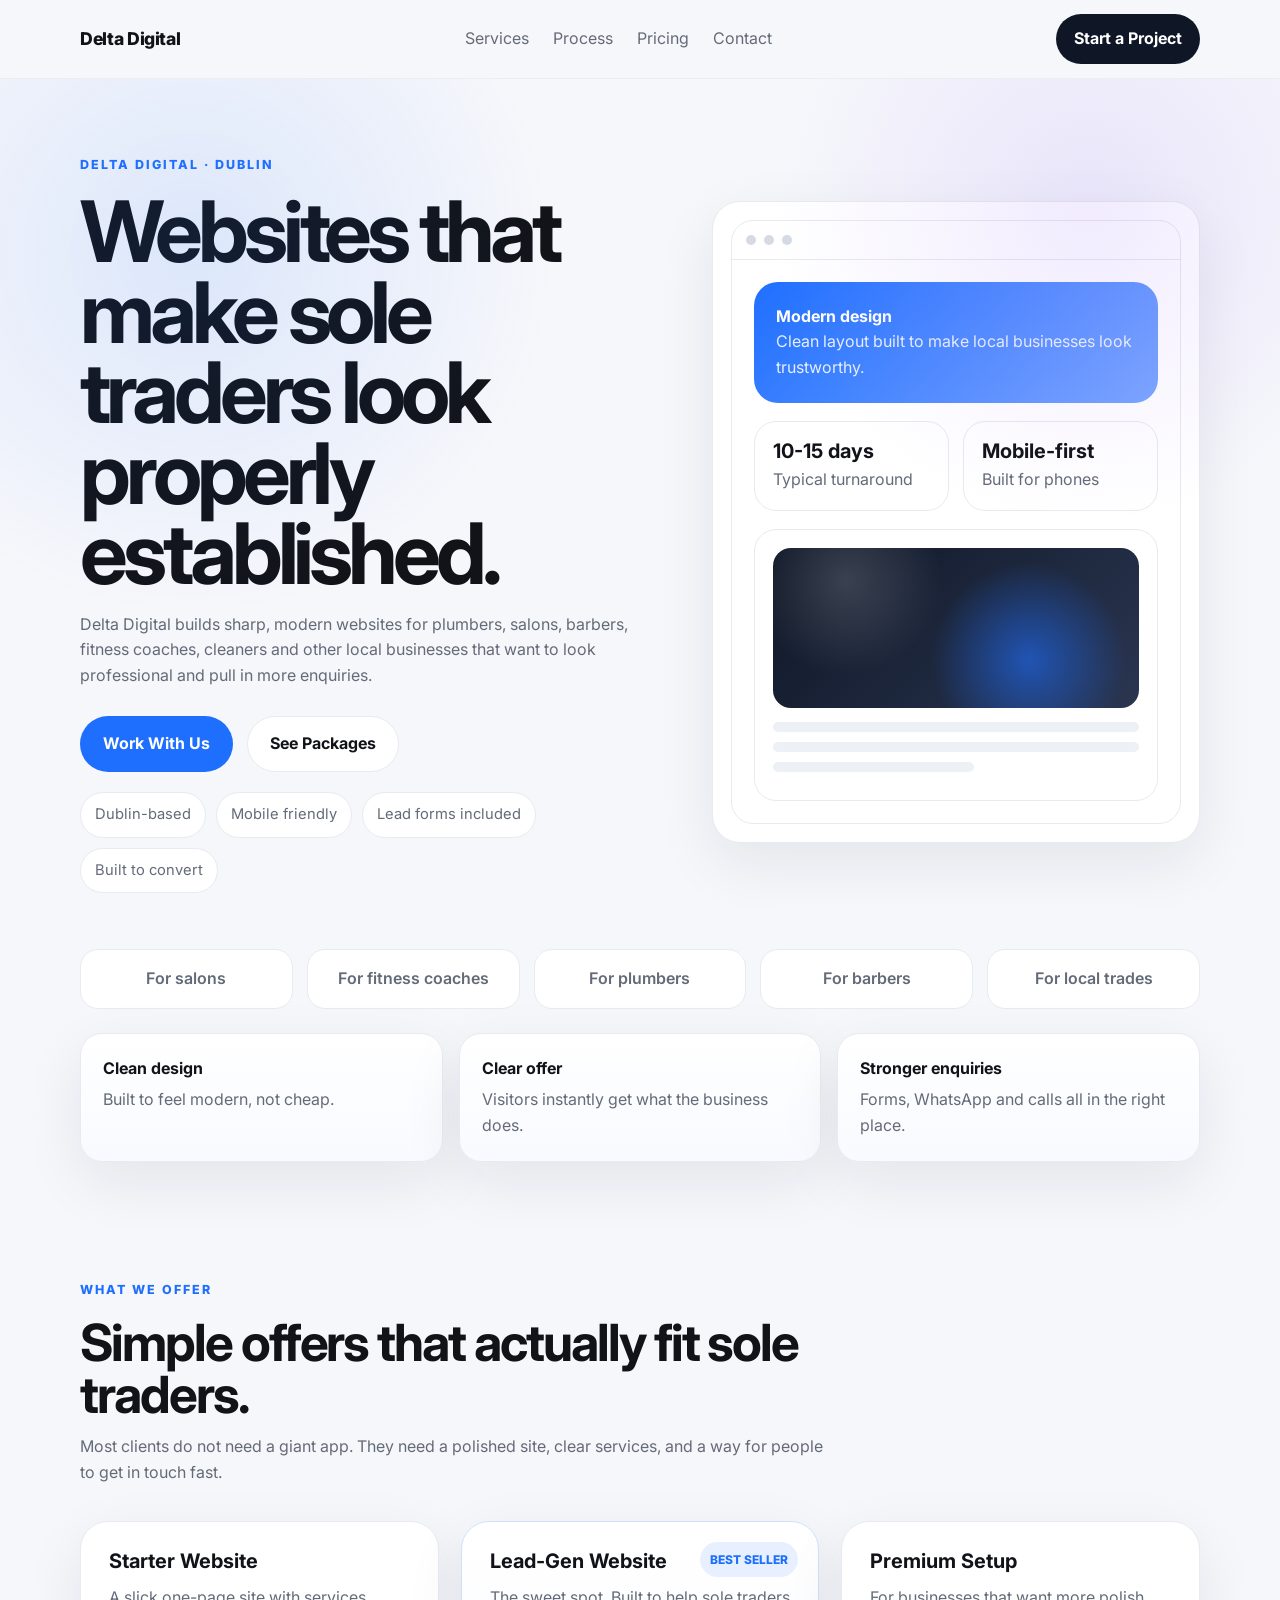
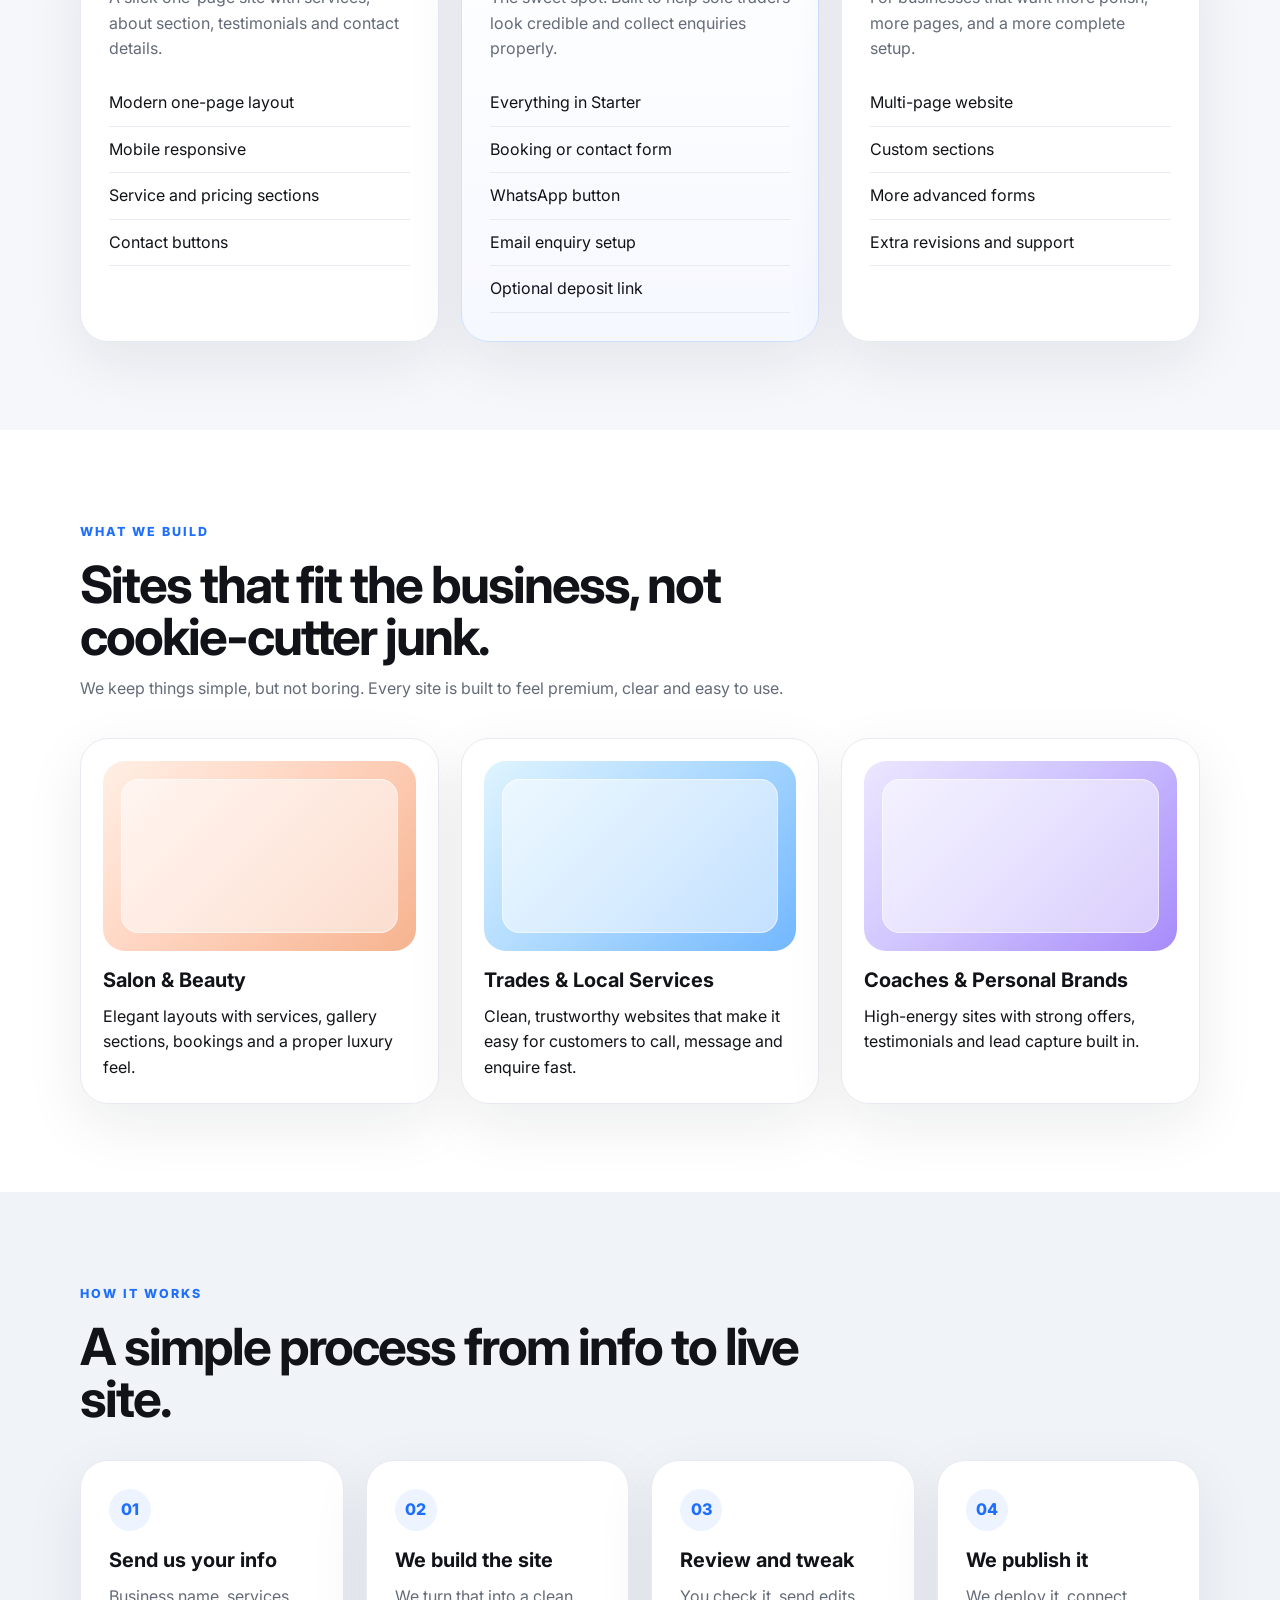
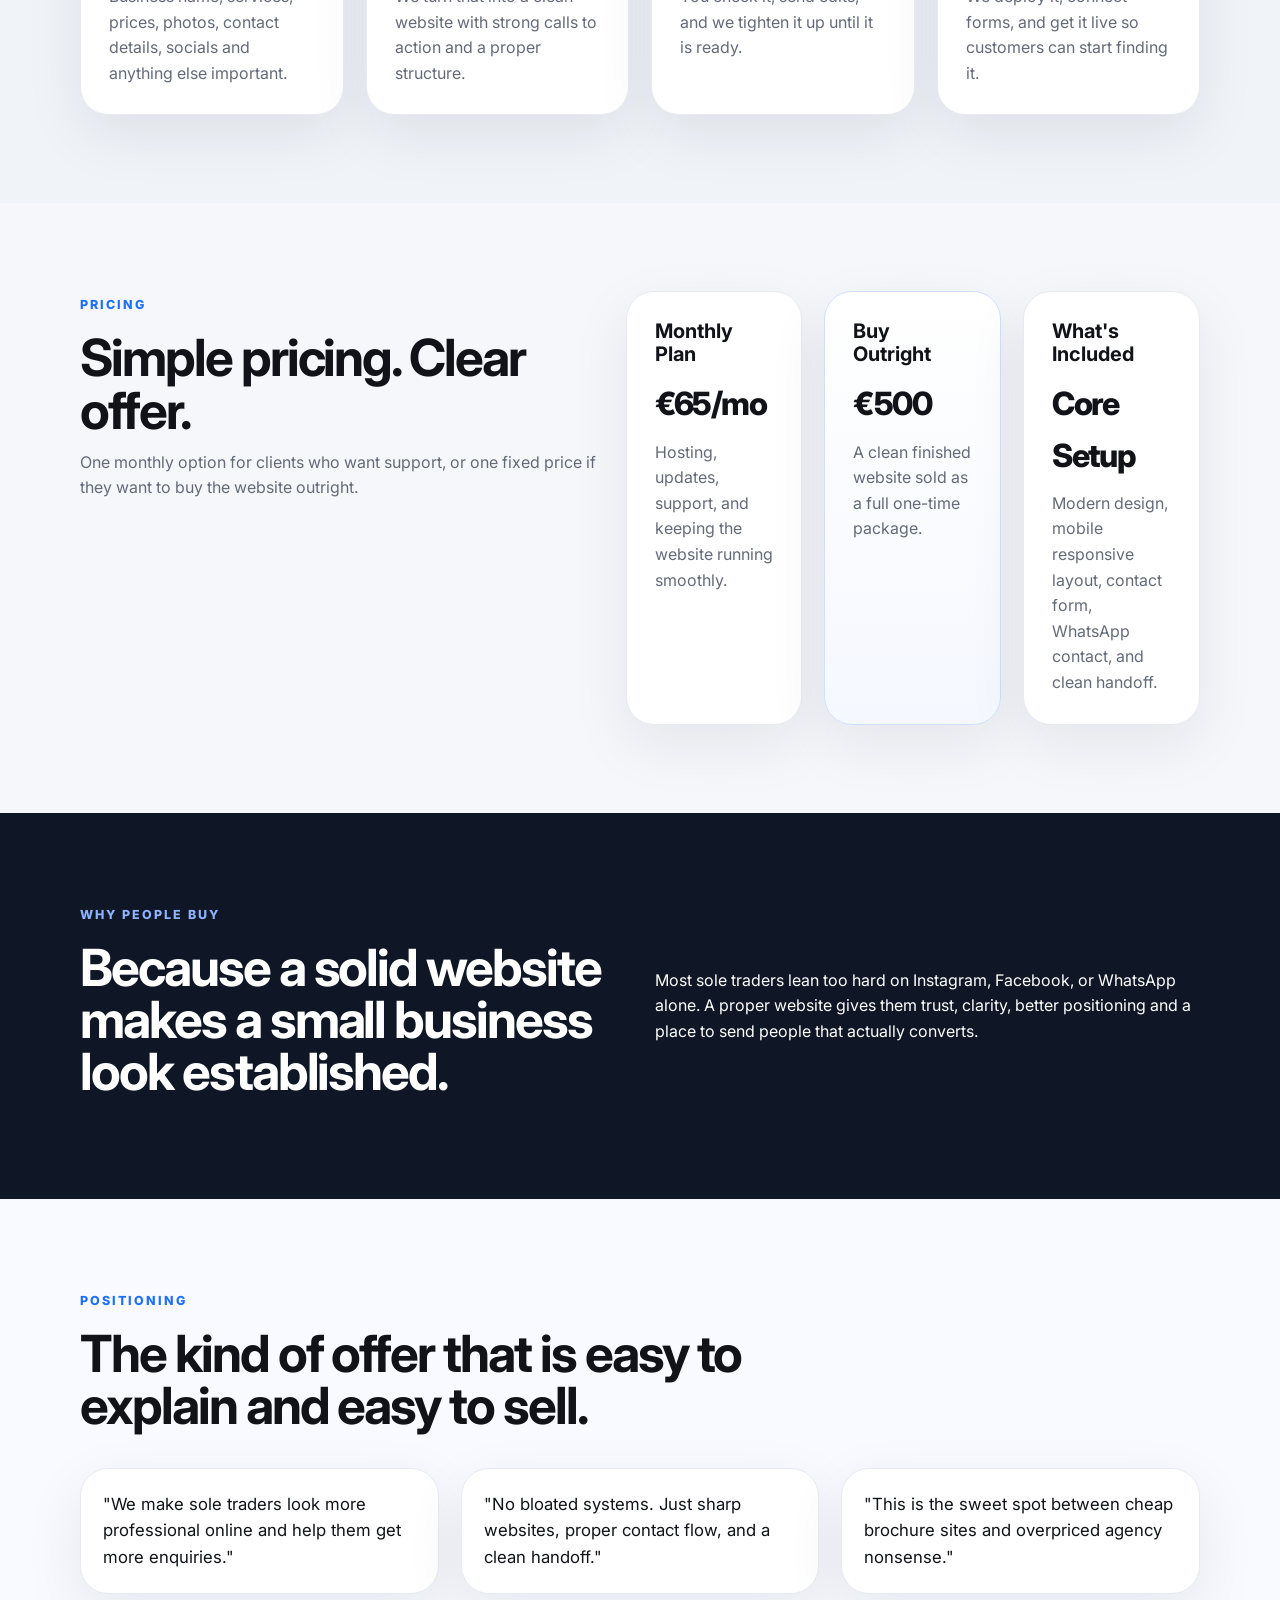
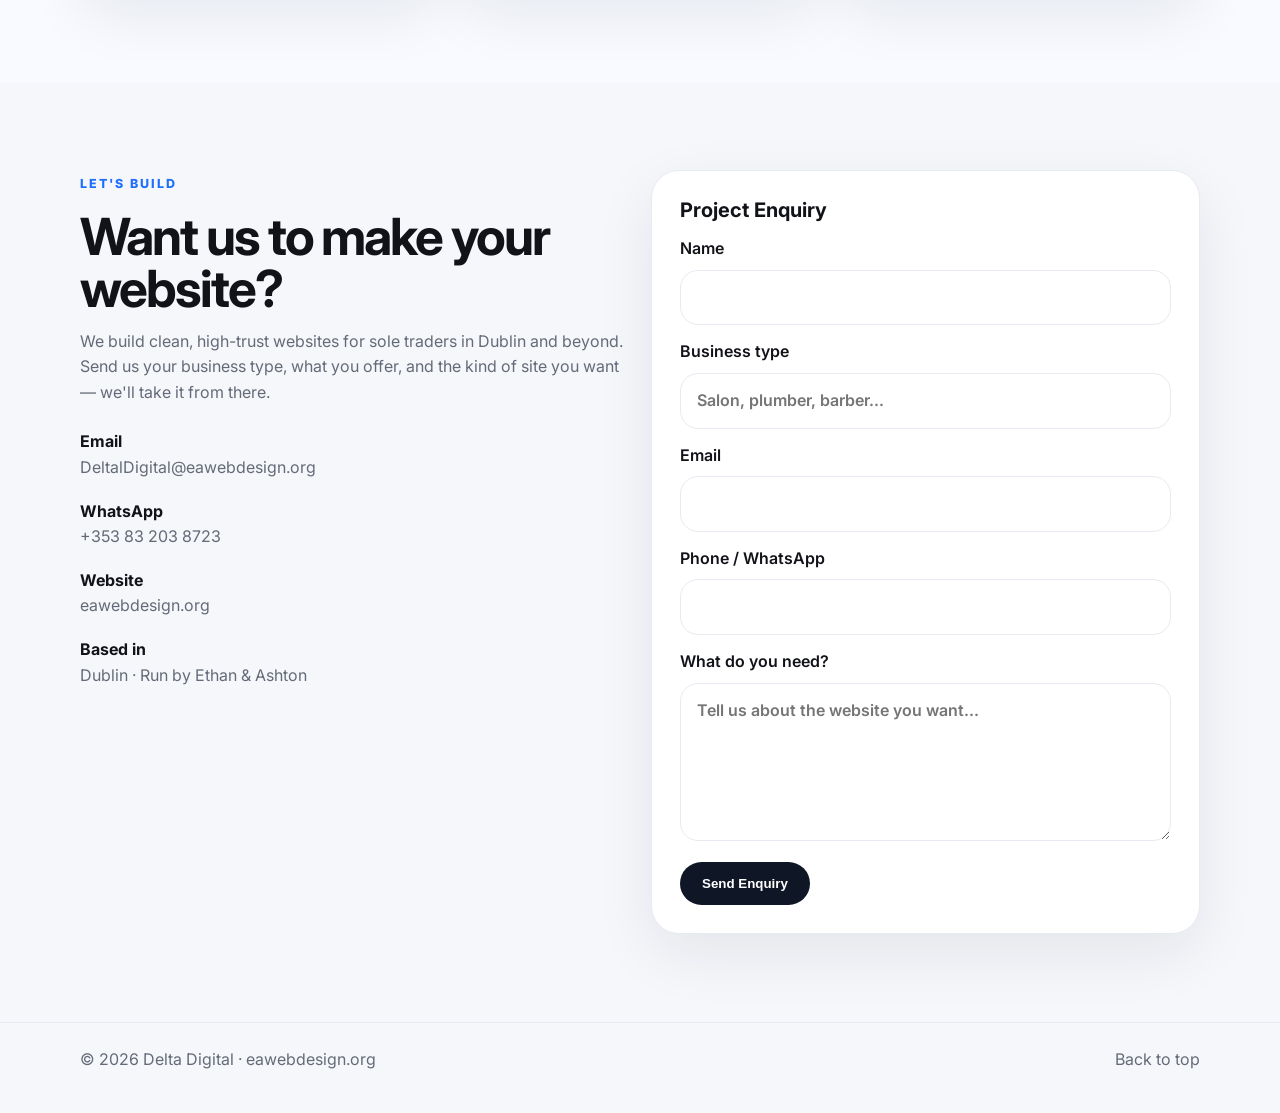
==== index.html @ 2e6d8bb0 "Initial commit: EA Web Design agency site for selling websites to sole traders" ====
<!DOCTYPE html>
<html lang="en">
<head>
  <meta charset="UTF-8" />
  <meta name="viewport" content="width=device-width, initial-scale=1.0" />
  <title>Delta Digital | Premium Websites for Sole Traders</title>
  <meta name="description" content="Delta Digital builds premium, modern websites for sole traders in Dublin and beyond that help them look established, win trust, and bring in more enquiries." />
  <link rel="preconnect" href="https://fonts.googleapis.com">
  <link rel="preconnect" href="https://fonts.gstatic.com" crossorigin>
  <link href="https://fonts.googleapis.com/css2?family=Inter:wght@400;500;600;700;800&display=swap" rel="stylesheet">
  <link rel="stylesheet" href="styles.css" />
</head>
<body>
  <form name="eawebdesign-enquiry" data-netlify="true" netlify-honeypot="bot-field" hidden>
    <input type="text" name="name">
    <input type="text" name="business_type">
    <input type="email" name="email">
    <input type="text" name="phone">
    <textarea name="message"></textarea>
  </form>

  <header class="site-header">
    <div class="container nav">
      <a href="#home" class="brand">Delta Digital</a>
      <nav class="nav-links">
        <a href="#services">Services</a>
        <a href="#process">Process</a>
        <a href="#pricing">Pricing</a>
        <a href="#contact">Contact</a>
      </nav>
      <a href="#contact" class="nav-cta">Start a Project</a>
    </div>
  </header>

  <main>
    <section class="hero" id="home">
      <div class="container hero-grid">
        <div class="hero-copy">
          <span class="eyebrow">DELTA DIGITAL · DUBLIN</span>
          <h1>Websites that make sole traders look properly established.</h1>
          <p class="hero-text">Delta Digital builds sharp, modern websites for plumbers, salons, barbers, fitness coaches, cleaners and other local businesses that want to look professional and pull in more enquiries.</p>
          <div class="hero-actions">
            <a href="#contact" class="btn btn-primary">Work With Us</a>
            <a href="#pricing" class="btn btn-secondary">See Packages</a>
          </div>
          <div class="hero-points">
            <span>Dublin-based</span>
            <span>Mobile friendly</span>
            <span>Lead forms included</span>
            <span>Built to convert</span>
          </div>
        </div>
        <div class="hero-card">
          <div class="mock-window">
            <div class="mock-top">
              <span></span><span></span><span></span>
            </div>
            <div class="mock-body">
              <div class="stat-block">
                <strong>Modern design</strong>
                <p>Clean layout built to make local businesses look trustworthy.</p>
              </div>
              <div class="stat-row">
                <div>
                  <h3>10-15 days</h3>
                  <p>Typical turnaround</p>
                </div>
                <div>
                  <h3>Mobile-first</h3>
                  <p>Built for phones</p>
                </div>
              </div>
              <div class="mock-site-card">
                <div class="mock-image"></div>
                <div class="mock-lines">
                  <span></span>
                  <span></span>
                  <span class="short"></span>
                </div>
              </div>
            </div>
          </div>
        </div>
      </div>
    </section>

    <section class="trust-strip">
      <div class="container trust-grid">
        <div>For salons</div>
        <div>For fitness coaches</div>
        <div>For plumbers</div>
        <div>For barbers</div>
        <div>For local trades</div>
      </div>
    </section>

    <section class="results-band">
      <div class="container results-grid">
        <div>
          <strong>Clean design</strong>
          <p>Built to feel modern, not cheap.</p>
        </div>
        <div>
          <strong>Clear offer</strong>
          <p>Visitors instantly get what the business does.</p>
        </div>
        <div>
          <strong>Stronger enquiries</strong>
          <p>Forms, WhatsApp and calls all in the right place.</p>
        </div>
      </div>
    </section>

    <section class="section" id="services">
      <div class="container">
        <div class="section-heading">
          <span class="eyebrow">WHAT WE OFFER</span>
          <h2>Simple offers that actually fit sole traders.</h2>
          <p>Most clients do not need a giant app. They need a polished site, clear services, and a way for people to get in touch fast.</p>
        </div>
        <div class="cards three-up">
          <article class="card">
            <h3>Starter Website</h3>
            <p>A slick one-page site with services, about section, testimonials and contact details.</p>
            <ul>
              <li>Modern one-page layout</li>
              <li>Mobile responsive</li>
              <li>Service and pricing sections</li>
              <li>Contact buttons</li>
            </ul>
          </article>
          <article class="card featured">
            <div class="badge">BEST SELLER</div>
            <h3>Lead-Gen Website</h3>
            <p>The sweet spot. Built to help sole traders look credible and collect enquiries properly.</p>
            <ul>
              <li>Everything in Starter</li>
              <li>Booking or contact form</li>
              <li>WhatsApp button</li>
              <li>Email enquiry setup</li>
              <li>Optional deposit link</li>
            </ul>
          </article>
          <article class="card">
            <h3>Premium Setup</h3>
            <p>For businesses that want more polish, more pages, and a more complete setup.</p>
            <ul>
              <li>Multi-page website</li>
              <li>Custom sections</li>
              <li>More advanced forms</li>
              <li>Extra revisions and support</li>
            </ul>
          </article>
        </div>
      </div>
    </section>

    <section class="section portfolio-section">
      <div class="container">
        <div class="section-heading">
          <span class="eyebrow">WHAT WE BUILD</span>
          <h2>Sites that fit the business, not cookie-cutter junk.</h2>
          <p>We keep things simple, but not boring. Every site is built to feel premium, clear and easy to use.</p>
        </div>
        <div class="portfolio-grid">
          <article class="portfolio-card">
            <div class="portfolio-art art-salon"></div>
            <h3>Salon & Beauty</h3>
            <p>Elegant layouts with services, gallery sections, bookings and a proper luxury feel.</p>
          </article>
          <article class="portfolio-card">
            <div class="portfolio-art art-trade"></div>
            <h3>Trades & Local Services</h3>
            <p>Clean, trustworthy websites that make it easy for customers to call, message and enquire fast.</p>
          </article>
          <article class="portfolio-card">
            <div class="portfolio-art art-coach"></div>
            <h3>Coaches & Personal Brands</h3>
            <p>High-energy sites with strong offers, testimonials and lead capture built in.</p>
          </article>
        </div>
      </div>
    </section>

    <section class="section muted" id="process">
      <div class="container">
        <div class="section-heading">
          <span class="eyebrow">HOW IT WORKS</span>
          <h2>A simple process from info to live site.</h2>
        </div>
        <div class="steps">
          <div class="step">
            <span>01</span>
            <h3>Send us your info</h3>
            <p>Business name, services, prices, photos, contact details, socials and anything else important.</p>
          </div>
          <div class="step">
            <span>02</span>
            <h3>We build the site</h3>
            <p>We turn that into a clean website with strong calls to action and a proper structure.</p>
          </div>
          <div class="step">
            <span>03</span>
            <h3>Review and tweak</h3>
            <p>You check it, send edits, and we tighten it up until it is ready.</p>
          </div>
          <div class="step">
            <span>04</span>
            <h3>We publish it</h3>
            <p>We deploy it, connect forms, and get it live so customers can start finding it.</p>
          </div>
        </div>
      </div>
    </section>

    <section class="section" id="pricing">
      <div class="container pricing-wrap">
        <div class="section-heading left">
          <span class="eyebrow">PRICING</span>
          <h2>Simple pricing. Clear offer.</h2>
          <p>One monthly option for clients who want support, or one fixed price if they want to buy the website outright.</p>
        </div>
        <div class="pricing-grid">
          <div class="price-card">
            <h3>Monthly Plan</h3>
            <div class="price">€65/mo</div>
            <p>Hosting, updates, support, and keeping the website running smoothly.</p>
          </div>
          <div class="price-card featured">
            <h3>Buy Outright</h3>
            <div class="price">€500</div>
            <p>A clean finished website sold as a full one-time package.</p>
          </div>
          <div class="price-card">
            <h3>What's Included</h3>
            <div class="price">Core Setup</div>
            <p>Modern design, mobile responsive layout, contact form, WhatsApp contact, and clean handoff.</p>
          </div>
        </div>
      </div>
    </section>

    <section class="section dark">
      <div class="container split-callout">
        <div>
          <span class="eyebrow light">WHY PEOPLE BUY</span>
          <h2>Because a solid website makes a small business look established.</h2>
        </div>
        <div>
          <p>Most sole traders lean too hard on Instagram, Facebook, or WhatsApp alone. A proper website gives them trust, clarity, better positioning and a place to send people that actually converts.</p>
        </div>
      </div>
    </section>

    <section class="section testimonials-section">
      <div class="container">
        <div class="section-heading">
          <span class="eyebrow">POSITIONING</span>
          <h2>The kind of offer that is easy to explain and easy to sell.</h2>
        </div>
        <div class="testimonial-grid">
          <div class="quote-card">
            <p>"We make sole traders look more professional online and help them get more enquiries."</p>
          </div>
          <div class="quote-card">
            <p>"No bloated systems. Just sharp websites, proper contact flow, and a clean handoff."</p>
          </div>
          <div class="quote-card">
            <p>"This is the sweet spot between cheap brochure sites and overpriced agency nonsense."</p>
          </div>
        </div>
      </div>
    </section>

    <section class="section" id="contact">
      <div class="container contact-grid">
        <div>
          <span class="eyebrow">LET'S BUILD</span>
          <h2>Want us to make your website?</h2>
          <p>We build clean, high-trust websites for sole traders in Dublin and beyond. Send us your business type, what you offer, and the kind of site you want — we'll take it from there.</p>
          <div class="contact-points">
            <div>
              <strong>Email</strong>
              <p>DeltalDigital@eawebdesign.org</p>
            </div>
            <div>
              <strong>WhatsApp</strong>
              <p>+353 83 203 8723</p>
            </div>
            <div>
              <strong>Website</strong>
              <p>eawebdesign.org</p>
            </div>
            <div>
              <strong>Based in</strong>
              <p>Dublin · Run by Ethan & Ashton</p>
            </div>
          </div>
        </div>

        <form class="contact-card" name="eawebdesign-enquiry" method="POST" data-netlify="true" netlify-honeypot="bot-field" action="/success.html">
          <input type="hidden" name="form-name" value="eawebdesign-enquiry">
          <p class="hidden-field"><label>Don't fill this out: <input name="bot-field"></label></p>
          <h3>Project Enquiry</h3>
          <label>
            Name
            <input type="text" name="name" required>
          </label>
          <label>
            Business type
            <input type="text" name="business_type" placeholder="Salon, plumber, barber..." required>
          </label>
          <label>
            Email
            <input type="email" name="email" required>
          </label>
          <label>
            Phone / WhatsApp
            <input type="text" name="phone" required>
          </label>
          <label>
            What do you need?
            <textarea name="message" rows="5" placeholder="Tell us about the website you want..." required></textarea>
          </label>
          <button type="submit" class="btn btn-dark">Send Enquiry</button>
        </form>
      </div>
    </section>
  </main>

  <footer class="site-footer">
    <div class="container footer-row">
      <p>© 2026 Delta Digital · eawebdesign.org</p>
      <a href="#home">Back to top</a>
    </div>
  </footer>
</body>
</html>
---- styles.css ----
* {
  box-sizing: border-box;
  margin: 0;
  padding: 0;
}

:root {
  --bg: #f6f7fb;
  --surface: #ffffff;
  --text: #111318;
  --muted: #646b78;
  --line: #e7eaf0;
  --primary: #1f6fff;
  --primary-dark: #1557cf;
  --accent: #8b5cf6;
  --dark: #0f1726;
  --success: #18b26b;
  --shadow: 0 20px 60px rgba(15, 23, 38, 0.08);
  --radius: 28px;
}

html {
  scroll-behavior: smooth;
}

body {
  font-family: 'Inter', sans-serif;
  background: var(--bg);
  color: var(--text);
  line-height: 1.6;
}

img {
  max-width: 100%;
  display: block;
}

.container {
  width: min(1120px, calc(100% - 32px));
  margin: 0 auto;
}

.site-header {
  position: sticky;
  top: 0;
  z-index: 50;
  background: rgba(246, 247, 251, 0.85);
  backdrop-filter: blur(14px);
  border-bottom: 1px solid rgba(231, 234, 240, 0.8);
}

.nav {
  min-height: 78px;
  display: flex;
  align-items: center;
  justify-content: space-between;
  gap: 24px;
}

.brand {
  text-decoration: none;
  color: var(--text);
  font-weight: 800;
  font-size: 1.1rem;
  letter-spacing: -0.02em;
}

.nav-links {
  display: flex;
  gap: 24px;
}

.nav-links a,
.site-footer a {
  color: var(--muted);
  text-decoration: none;
  transition: 0.2s ease;
}

.nav-links a:hover,
.site-footer a:hover {
  color: var(--text);
}

.nav-cta,
.btn {
  display: inline-flex;
  align-items: center;
  justify-content: center;
  border-radius: 999px;
  text-decoration: none;
  font-weight: 700;
  transition: 0.2s ease;
}

.nav-cta {
  background: var(--dark);
  color: white;
  padding: 12px 18px;
}

.nav-cta:hover,
.btn:hover {
  transform: translateY(-2px);
}

.hero {
  padding: 72px 0 56px;
  position: relative;
}

.hero::before {
  content: '';
  position: absolute;
  inset: 0;
  background: radial-gradient(circle at 15% 20%, rgba(31,111,255,0.12), transparent 28%), radial-gradient(circle at 85% 15%, rgba(139,92,246,0.12), transparent 24%);
  pointer-events: none;
}

.hero-grid {
  display: grid;
  grid-template-columns: 1.1fr 0.9fr;
  gap: 36px;
  align-items: center;
}

.eyebrow {
  display: inline-block;
  font-size: 0.78rem;
  letter-spacing: 0.16em;
  font-weight: 800;
  color: var(--primary);
  margin-bottom: 16px;
}

.eyebrow.light {
  color: #8fb3ff;
}

h1 {
  font-size: clamp(2.8rem, 7vw, 5.3rem);
  line-height: 0.95;
  letter-spacing: -0.06em;
  margin-bottom: 18px;
}

h2 {
  font-size: clamp(2rem, 4vw, 3.25rem);
  line-height: 1.02;
  letter-spacing: -0.04em;
  margin-bottom: 14px;
}

h3 {
  font-size: 1.25rem;
  line-height: 1.15;
  margin-bottom: 12px;
}

.hero-text,
.section-heading p,
.card p,
.step p,
.price-card p,
.split-callout p,
.contact-grid p,
.mock-body p {
  color: var(--muted);
}

.hero-actions {
  display: flex;
  gap: 14px;
  flex-wrap: wrap;
  margin: 28px 0 20px;
}

.btn {
  padding: 14px 22px;
  border: 1px solid transparent;
}

.btn-primary {
  background: var(--primary);
  color: white;
}

.btn-primary:hover {
  background: var(--primary-dark);
}

.btn-secondary {
  background: white;
  border-color: var(--line);
  color: var(--text);
}

.btn-dark {
  background: var(--dark);
  color: white;
  border: 0;
  cursor: pointer;
}

.hero-points {
  display: flex;
  gap: 10px;
  flex-wrap: wrap;
}

.hero-points span {
  background: white;
  border: 1px solid var(--line);
  border-radius: 999px;
  padding: 10px 14px;
  font-size: 0.92rem;
  color: var(--muted);
}

.hero-card,
.card,
.price-card,
.contact-card,
.step {
  background: var(--surface);
  border: 1px solid var(--line);
  border-radius: var(--radius);
  box-shadow: var(--shadow);
}

.hero-card {
  padding: 18px;
}

.mock-window {
  border-radius: 22px;
  overflow: hidden;
  background: white;
  border: 1px solid var(--line);
}

.mock-top {
  padding: 14px;
  display: flex;
  gap: 8px;
  border-bottom: 1px solid var(--line);
}

.mock-top span {
  width: 10px;
  height: 10px;
  border-radius: 50%;
  background: #d6dae3;
}

.mock-body {
  padding: 22px;
}

.stat-block {
  padding: 22px;
  background: linear-gradient(135deg, #1f6fff, #7ca7ff);
  border-radius: 24px;
  color: white;
  margin-bottom: 18px;
}

.stat-block p {
  color: rgba(255,255,255,0.88);
}

.stat-row {
  display: grid;
  grid-template-columns: 1fr 1fr;
  gap: 14px;
  margin-bottom: 18px;
}

.stat-row > div,
.mock-site-card {
  border: 1px solid var(--line);
  border-radius: 22px;
  padding: 18px;
}

.stat-row h3 {
  margin-bottom: 4px;
}

.mock-image {
  height: 160px;
  border-radius: 18px;
  background: linear-gradient(135deg, #0f1726, #2a3550);
  margin-bottom: 14px;
  position: relative;
  overflow: hidden;
}

.mock-image::after {
  content: '';
  position: absolute;
  inset: 0;
  background: radial-gradient(circle at 20% 20%, rgba(255,255,255,0.16), transparent 30%), radial-gradient(circle at 70% 70%, rgba(31,111,255,0.6), transparent 35%);
}

.mock-lines span {
  display: block;
  height: 10px;
  background: #edf1f6;
  border-radius: 999px;
  margin-bottom: 10px;
}

.mock-lines .short {
  width: 55%;
}

.trust-strip {
  padding-bottom: 12px;
}

.trust-grid {
  display: grid;
  grid-template-columns: repeat(5, 1fr);
  gap: 14px;
}

.trust-grid div {
  background: white;
  border: 1px solid var(--line);
  border-radius: 18px;
  text-align: center;
  padding: 16px 12px;
  font-weight: 600;
  color: var(--muted);
}

.results-band {
  padding: 12px 0 26px;
}

.results-grid {
  display: grid;
  grid-template-columns: repeat(3, 1fr);
  gap: 16px;
}

.results-grid > div {
  background: linear-gradient(180deg, #ffffff, #f8faff);
  border: 1px solid var(--line);
  border-radius: 22px;
  padding: 22px;
  box-shadow: var(--shadow);
}

.results-grid strong {
  display: block;
  margin-bottom: 6px;
}

.results-grid p {
  color: var(--muted);
}

.section {
  padding: 88px 0;
}

.section.muted {
  background: #f0f3f8;
}

.portfolio-section {
  background: white;
}

.portfolio-grid,
.testimonial-grid {
  display: grid;
  grid-template-columns: repeat(3, 1fr);
  gap: 22px;
}

.portfolio-card,
.quote-card {
  background: white;
  border: 1px solid var(--line);
  border-radius: var(--radius);
  box-shadow: var(--shadow);
  padding: 22px;
}

.portfolio-art {
  height: 190px;
  border-radius: 22px;
  margin-bottom: 18px;
  position: relative;
  overflow: hidden;
}

.art-salon {
  background: linear-gradient(135deg, #ffefe5, #ffd4c0 45%, #f6b38f);
}

.art-trade {
  background: linear-gradient(135deg, #dff4ff, #abd8ff 50%, #72b7ff);
}

.art-coach {
  background: linear-gradient(135deg, #ece7ff, #d0c4ff 45%, #a78bfa);
}

.portfolio-art::after {
  content: '';
  position: absolute;
  inset: 18px;
  border-radius: 18px;
  background: rgba(255,255,255,0.55);
  box-shadow: inset 0 0 0 1px rgba(255,255,255,0.5);
}

.testimonials-section {
  background: #f8faff;
}

.quote-card {
  font-size: 1.05rem;
  color: var(--text);
}

.quote-card p {
  color: var(--text);
}

.section.dark {
  background: var(--dark);
  color: white;
}

.section.dark p,
.section.dark h2 {
  color: white;
}

.section-heading {
  max-width: 760px;
  margin-bottom: 36px;
}

.section-heading.left {
  margin-bottom: 26px;
}

.cards.three-up,
.pricing-grid,
.steps,
.contact-grid {
  display: grid;
  gap: 22px;
}

.cards.three-up,
.pricing-grid {
  grid-template-columns: repeat(3, 1fr);
}

.card,
.price-card,
.step,
.contact-card {
  padding: 28px;
  position: relative;
}

.card ul {
  list-style: none;
  margin-top: 18px;
}

.card li {
  padding: 10px 0;
  border-bottom: 1px solid var(--line);
}

.featured {
  background: linear-gradient(180deg, #ffffff, #f5f8ff);
  border-color: #cfe0ff;
}

.badge {
  position: absolute;
  right: 20px;
  top: 20px;
  background: #e8f0ff;
  color: var(--primary);
  font-size: 0.75rem;
  font-weight: 800;
  padding: 8px 10px;
  border-radius: 999px;
}

.steps {
  grid-template-columns: repeat(4, 1fr);
}

.step span {
  display: inline-flex;
  width: 42px;
  height: 42px;
  border-radius: 50%;
  align-items: center;
  justify-content: center;
  font-weight: 800;
  color: var(--primary);
  background: #edf4ff;
  margin-bottom: 18px;
}

.pricing-wrap {
  display: grid;
  grid-template-columns: 0.95fr 1.05fr;
  gap: 26px;
  align-items: start;
}

.price {
  font-size: 2rem;
  font-weight: 800;
  letter-spacing: -0.05em;
  margin-bottom: 10px;
}

.split-callout {
  display: grid;
  grid-template-columns: 1fr 1fr;
  gap: 30px;
  align-items: center;
}

.contact-grid {
  grid-template-columns: 1fr 1fr;
  align-items: start;
}

.contact-points {
  display: grid;
  gap: 18px;
  margin-top: 24px;
}

.contact-card h3 {
  margin-bottom: 14px;
}

.contact-card label {
  display: block;
  font-weight: 600;
  margin-bottom: 14px;
}

.contact-card input,
.contact-card textarea {
  width: 100%;
  margin-top: 8px;
  border: 1px solid var(--line);
  border-radius: 18px;
  padding: 14px 16px;
  font: inherit;
  resize: vertical;
}

.contact-card input:focus,
.contact-card textarea:focus {
  outline: 2px solid #d8e6ff;
  border-color: #a9c7ff;
}

.hidden-field {
  display: none;
}

.site-footer {
  border-top: 1px solid var(--line);
  padding: 24px 0 40px;
}

.footer-row {
  display: flex;
  justify-content: space-between;
  gap: 20px;
  color: var(--muted);
}

@media (max-width: 980px) {
  .hero-grid,
  .pricing-wrap,
  .split-callout,
  .contact-grid,
  .cards.three-up,
  .pricing-grid,
  .steps,
  .trust-grid,
  .results-grid,
  .portfolio-grid,
  .testimonial-grid {
    grid-template-columns: 1fr;
  }

  .nav-links {
    display: none;
  }
}

@media (max-width: 640px) {
  .hero {
    padding-top: 42px;
  }

  .nav {
    min-height: 70px;
  }

  .nav-cta {
    display: none;
  }

  .hero-actions,
  .hero-points,
  .footer-row,
  .stat-row {
    flex-direction: column;
    display: flex;
  }

  .btn {
    width: 100%;
  }

  .card,
  .price-card,
  .step,
  .contact-card,
  .hero-card {
    padding: 22px;
  }
}
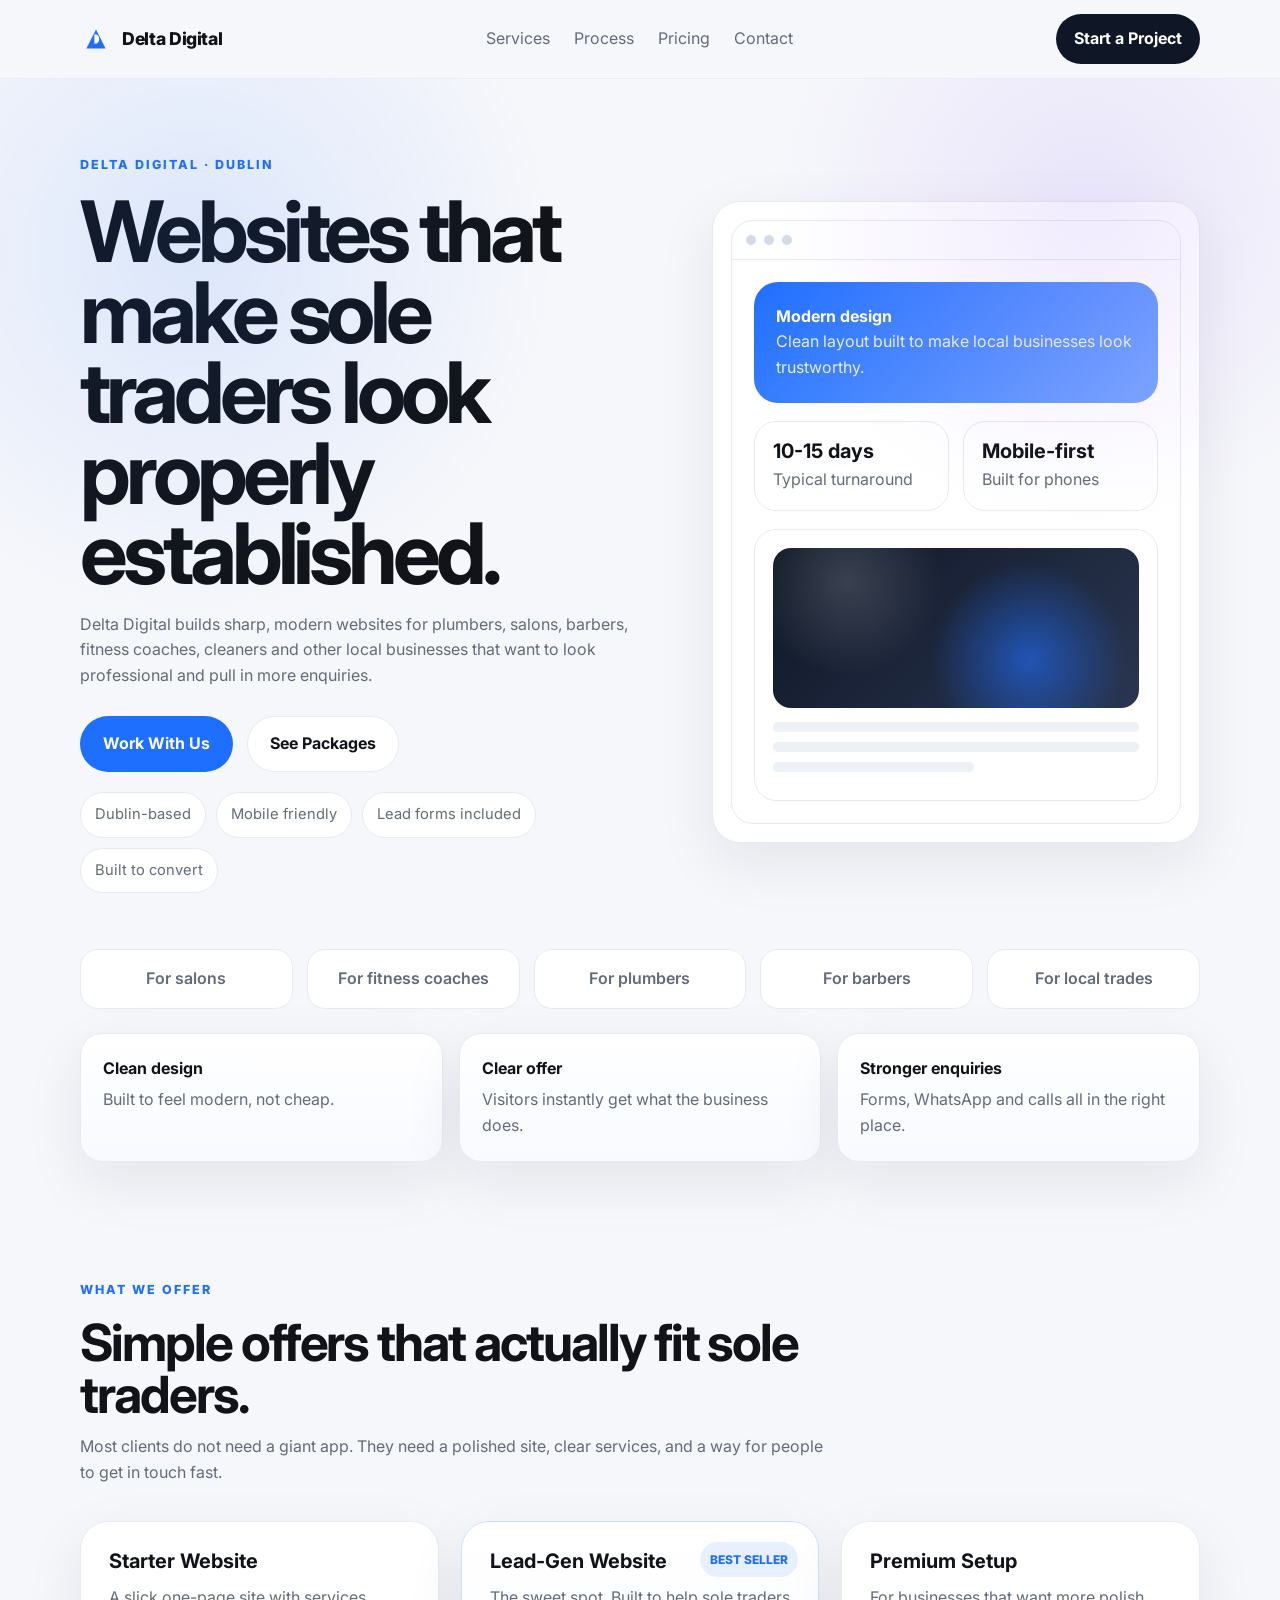
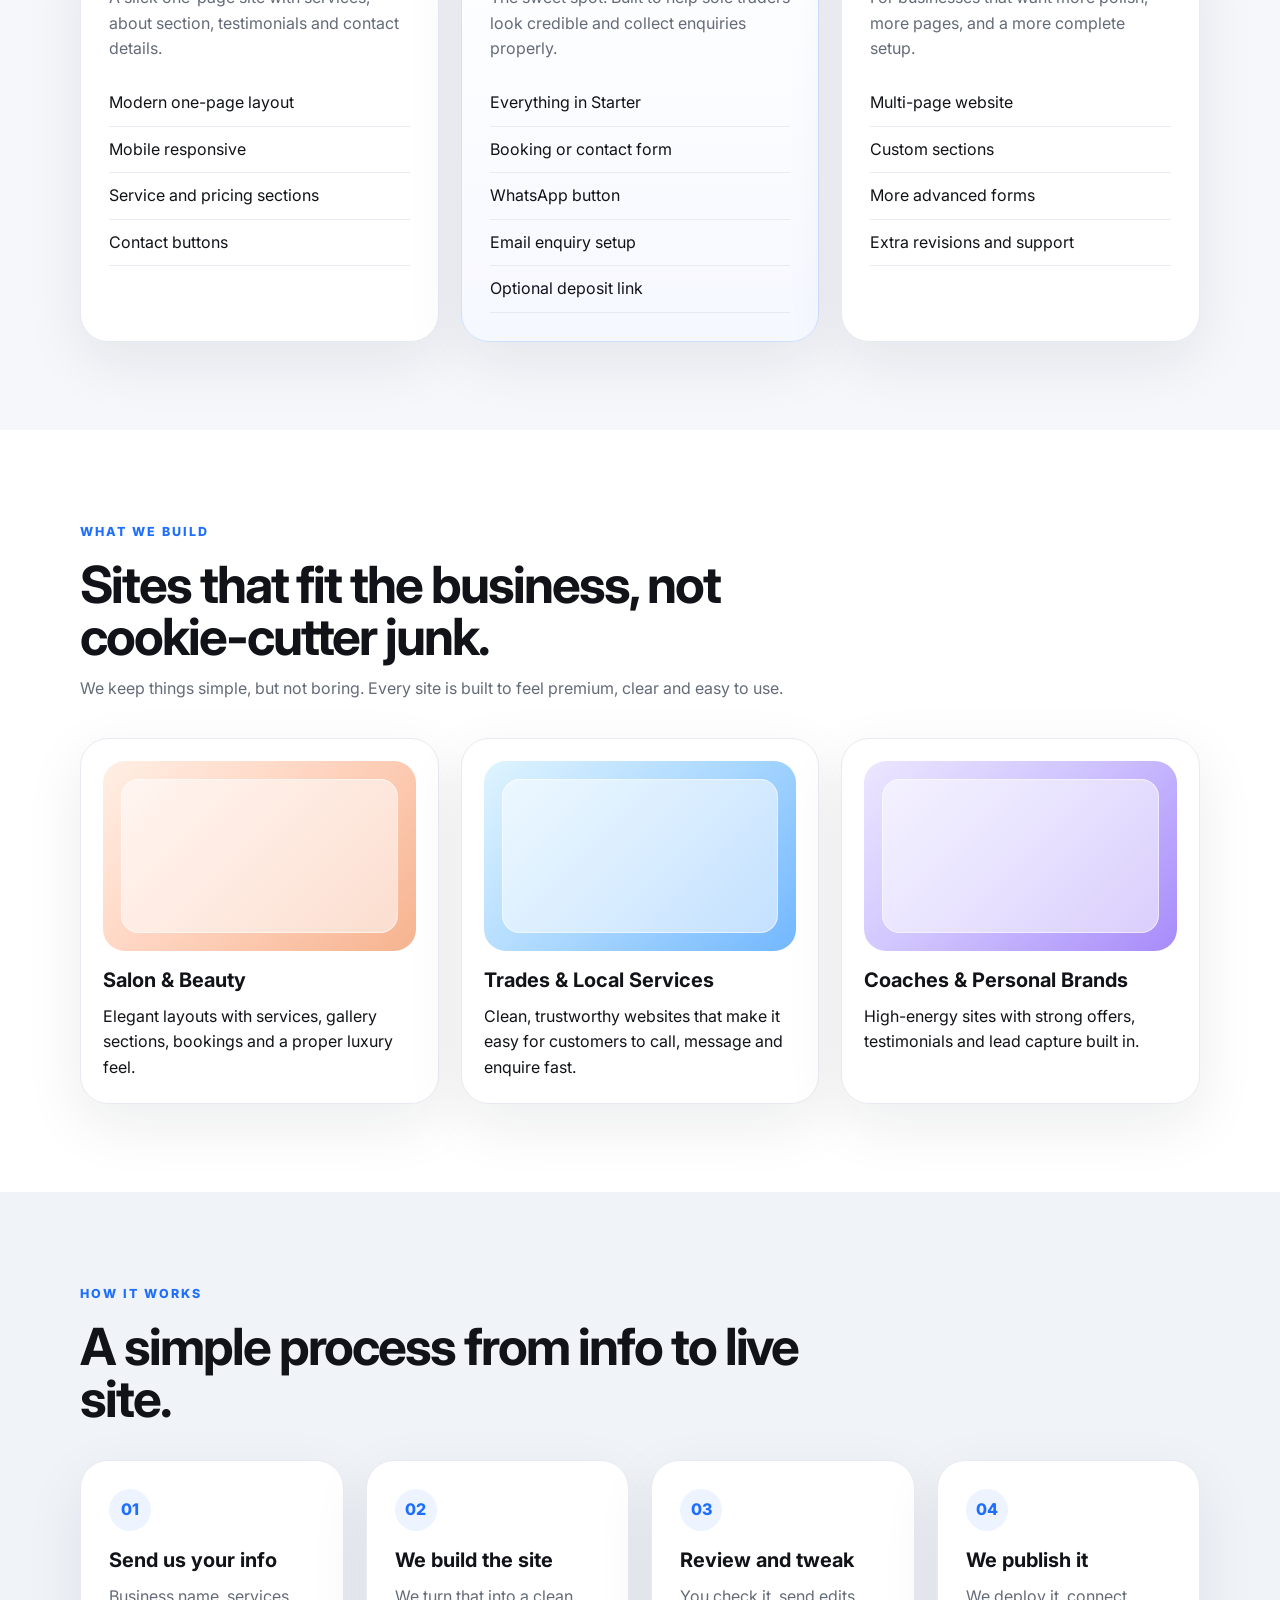
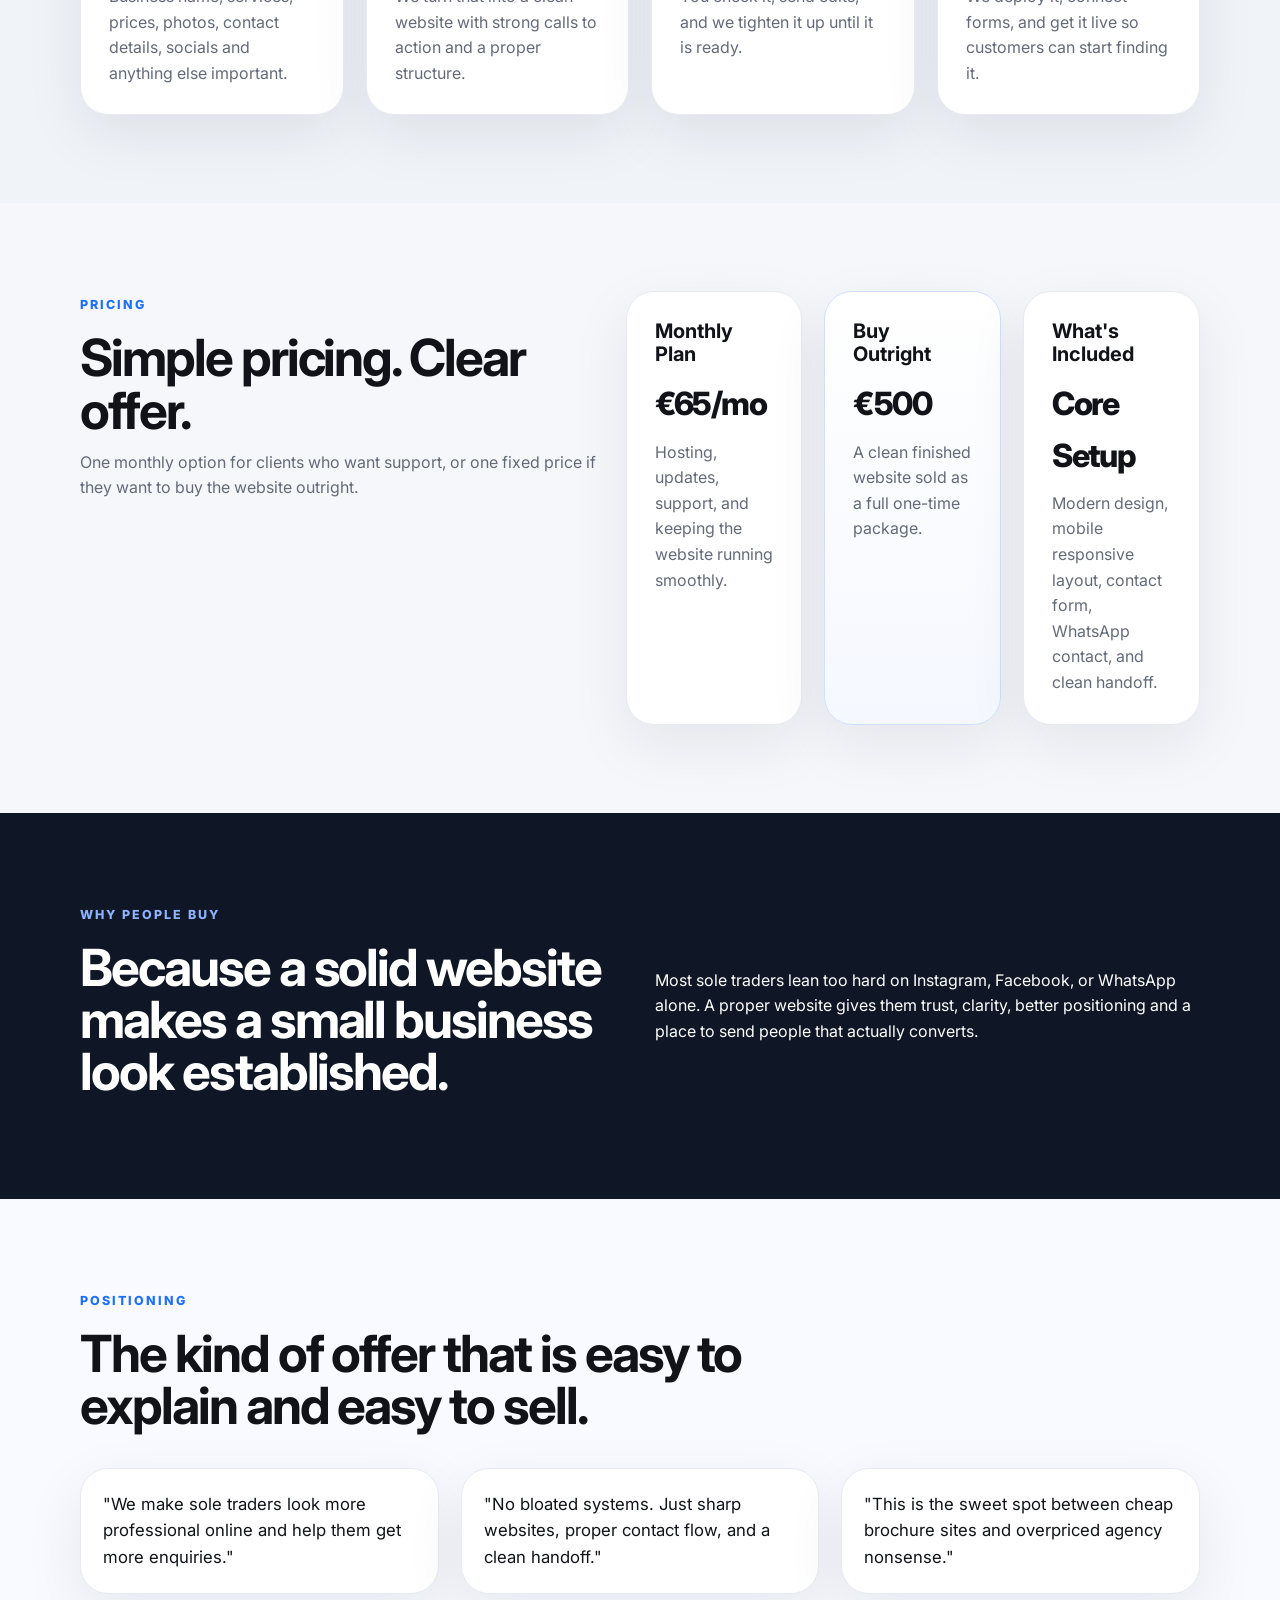
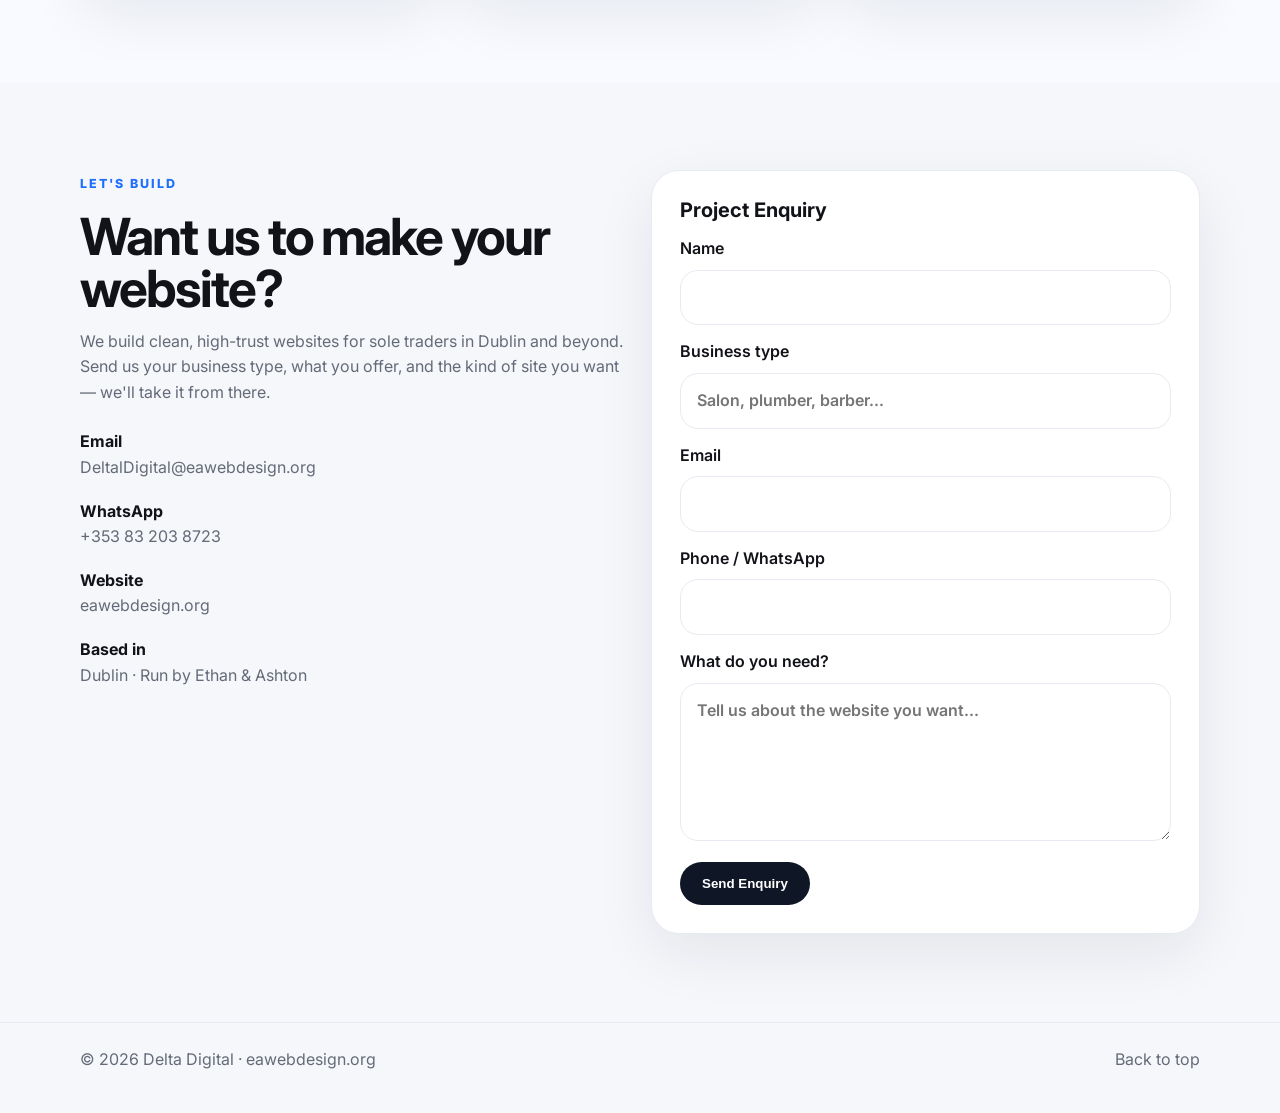
==== commit 217fd2bd: "Add Delta D Fusion logo (Option 5) to site + favicon" ====
--- a/index.html
+++ b/index.html
@@ -8,6 +8,7 @@
   <link rel="preconnect" href="https://fonts.googleapis.com">
   <link rel="preconnect" href="https://fonts.gstatic.com" crossorigin>
   <link href="https://fonts.googleapis.com/css2?family=Inter:wght@400;500;600;700;800&display=swap" rel="stylesheet">
+  <link rel="icon" type="image/svg+xml" href="data:image/svg+xml,%3Csvg width='32' height='32' viewBox='0 0 100 100' xmlns='http://www.w3.org/2000/svg'%3E%3Cpath d='M 50 20 L 80 80 L 20 80 Z' fill='%231f6fff'/%3E%3Cpath d='M 45 35 L 45 65 Q 60 65 60 50 Q 60 35 45 35 Z' fill='white'/%3E%3C/svg%3E">
   <link rel="stylesheet" href="styles.css" />
 </head>
 <body>
@@ -21,7 +22,13 @@
 
   <header class="site-header">
     <div class="container nav">
-      <a href="#home" class="brand">Delta Digital</a>
+      <a href="#home" class="brand">
+        <svg width="32" height="32" viewBox="0 0 100 100" xmlns="http://www.w3.org/2000/svg">
+          <path d="M 50 20 L 80 80 L 20 80 Z" fill="#1f6fff"/>
+          <path d="M 45 35 L 45 65 Q 60 65 60 50 Q 60 35 45 35 Z" fill="white"/>
+        </svg>
+        <span>Delta Digital</span>
+      </a>
       <nav class="nav-links">
         <a href="#services">Services</a>
         <a href="#process">Process</a>
--- a/styles.css
+++ b/styles.css
@@ -58,11 +58,18 @@
 }
 
 .brand {
+  display: flex;
+  align-items: center;
+  gap: 10px;
   text-decoration: none;
   color: var(--text);
   font-weight: 800;
   font-size: 1.1rem;
   letter-spacing: -0.02em;
+}
+
+.brand svg {
+  flex-shrink: 0;
 }
 
 .nav-links {
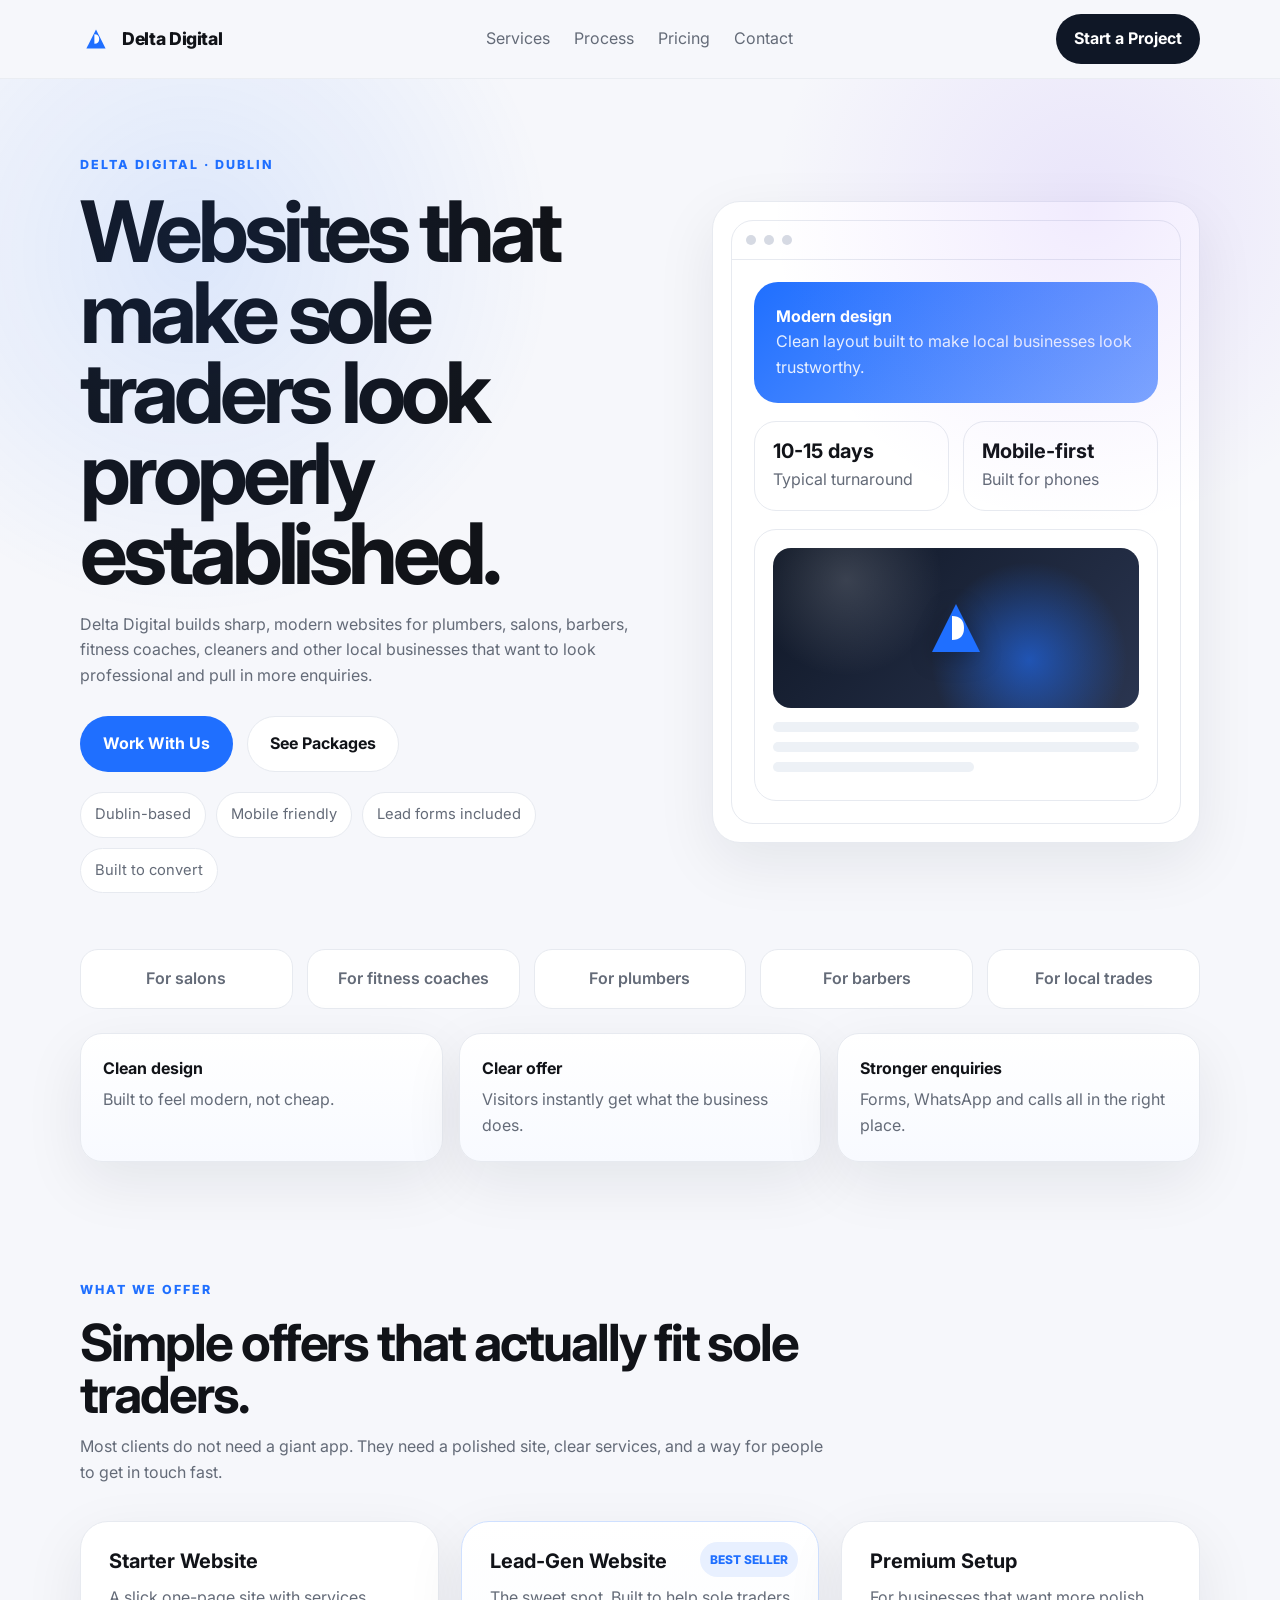
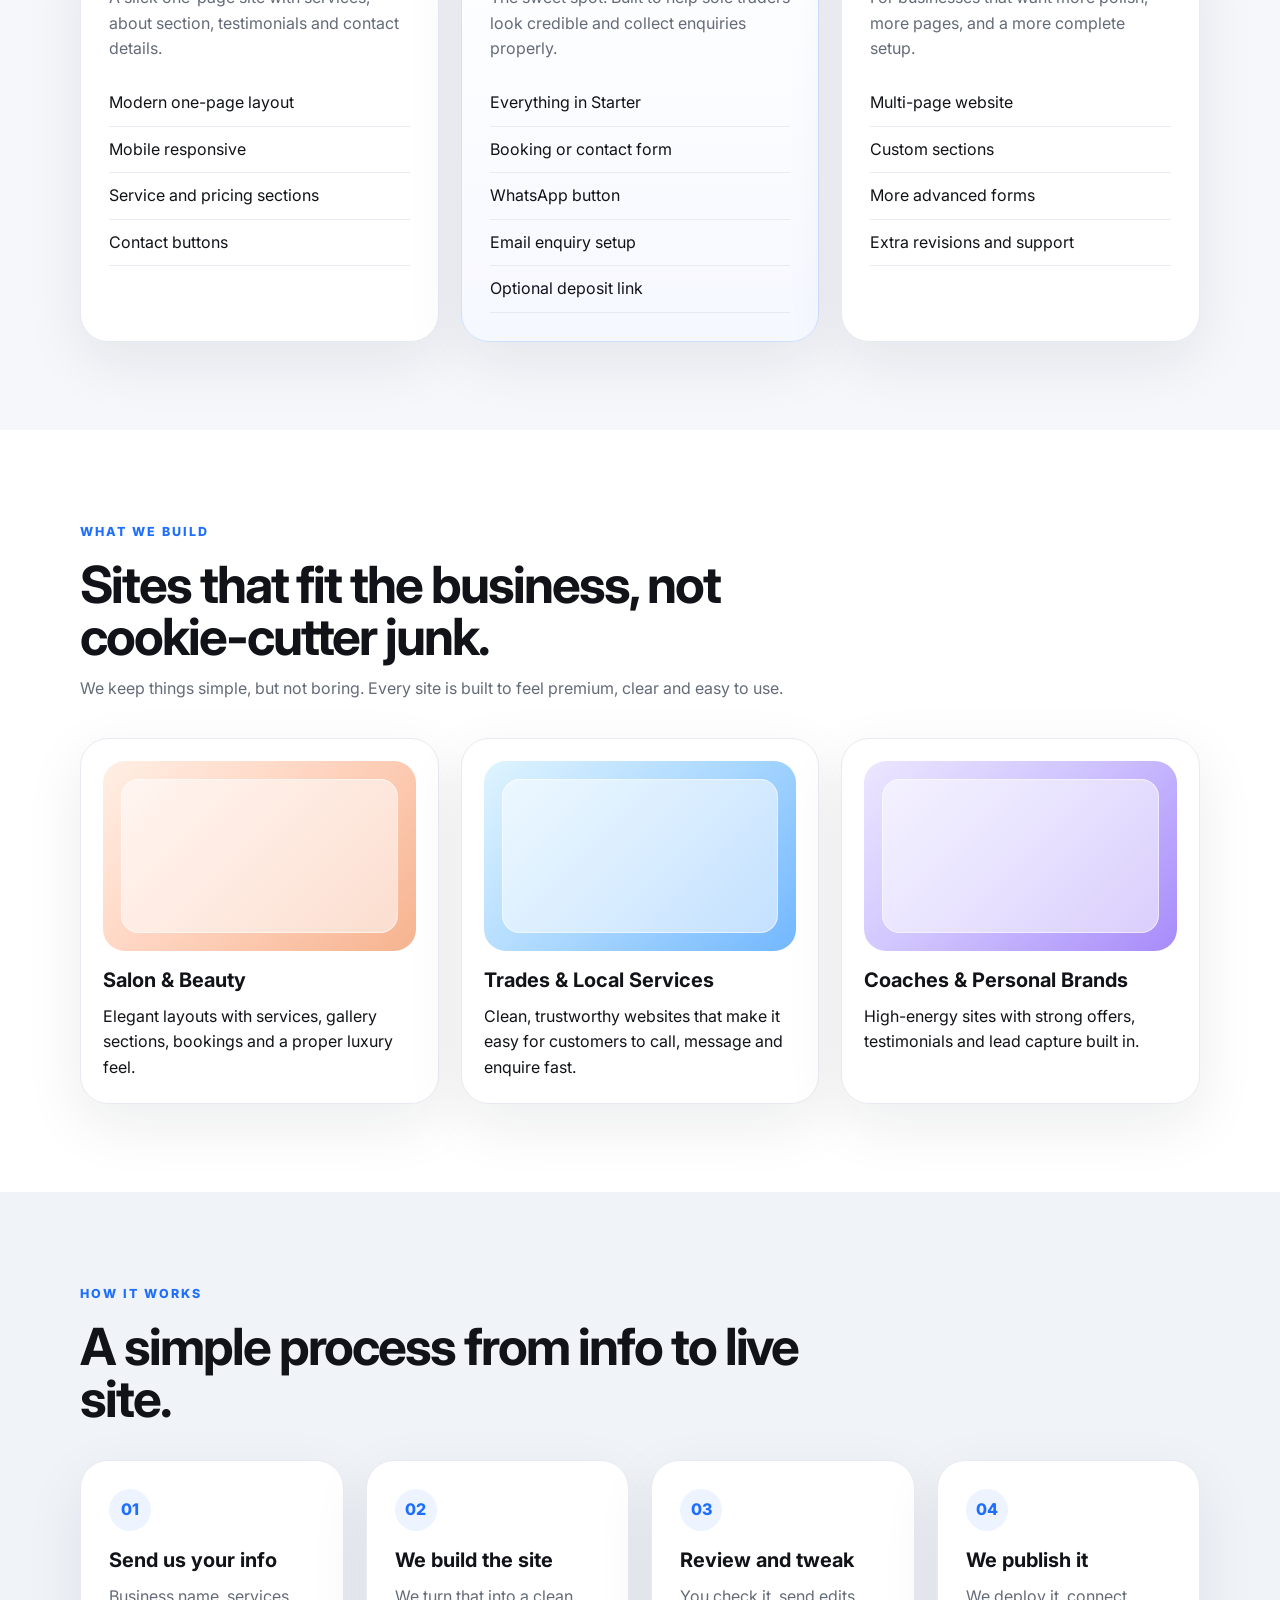
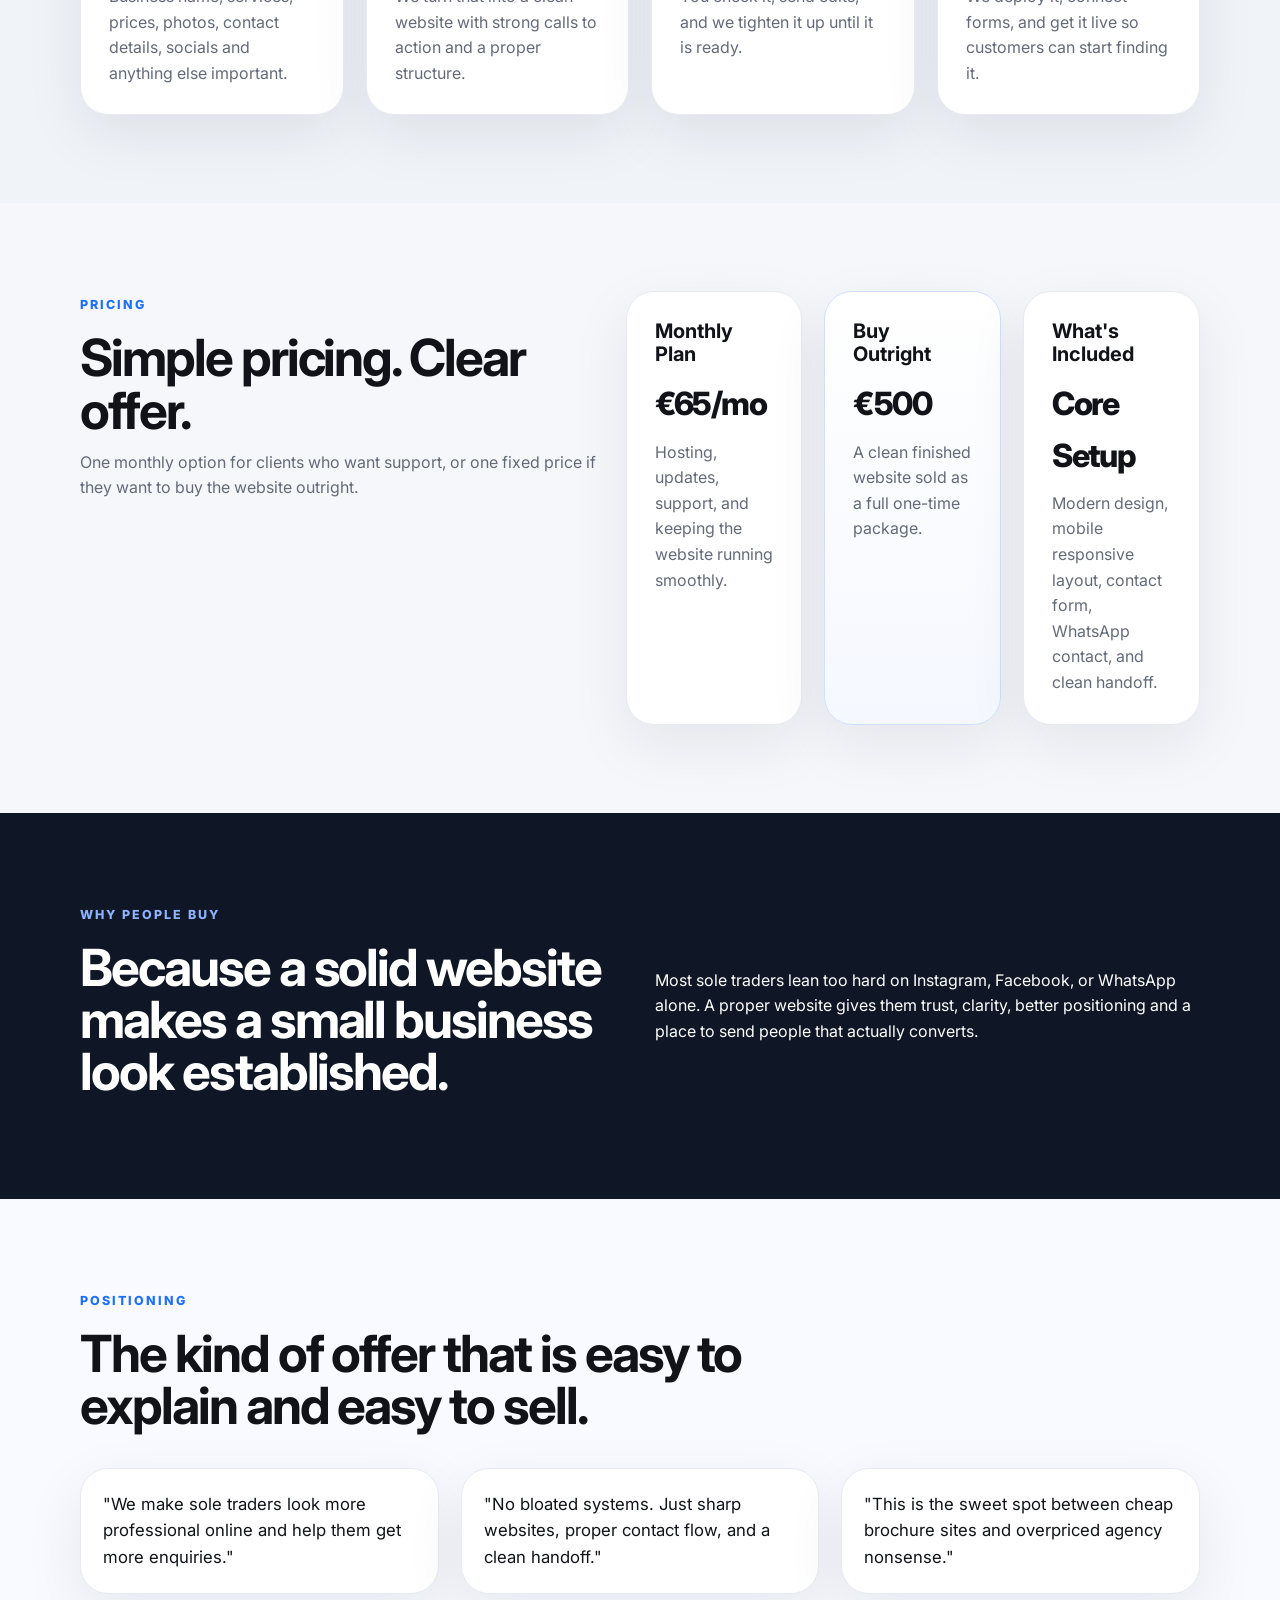
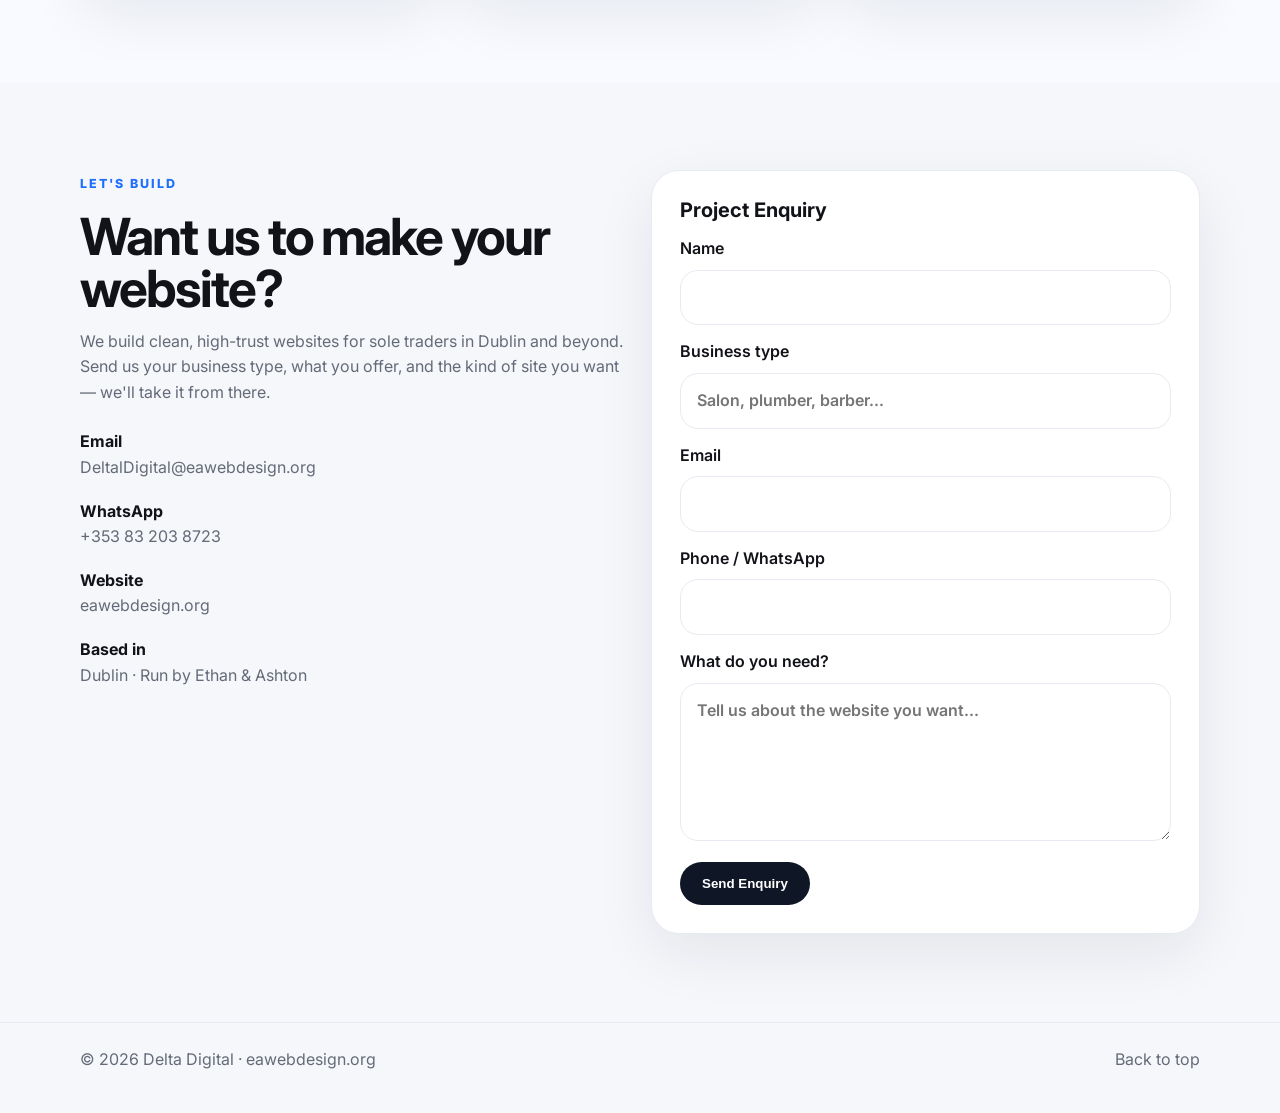
==== commit 8ebe2a65: "Add logo to hero card mock image" ====
--- a/index.html
+++ b/index.html
@@ -78,7 +78,12 @@
                 </div>
               </div>
               <div class="mock-site-card">
-                <div class="mock-image"></div>
+                <div class="mock-image">
+                  <svg width="80" height="80" viewBox="0 0 100 100" xmlns="http://www.w3.org/2000/svg">
+                    <path d="M 50 20 L 80 80 L 20 80 Z" fill="#1f6fff"/>
+                    <path d="M 45 35 L 45 65 Q 60 65 60 50 Q 60 35 45 35 Z" fill="white"/>
+                  </svg>
+                </div>
                 <div class="mock-lines">
                   <span></span>
                   <span></span>
--- a/styles.css
+++ b/styles.css
@@ -301,6 +301,9 @@
   margin-bottom: 14px;
   position: relative;
   overflow: hidden;
+  display: flex;
+  align-items: center;
+  justify-content: center;
 }
 
 .mock-image::after {
@@ -308,6 +311,13 @@
   position: absolute;
   inset: 0;
   background: radial-gradient(circle at 20% 20%, rgba(255,255,255,0.16), transparent 30%), radial-gradient(circle at 70% 70%, rgba(31,111,255,0.6), transparent 35%);
+  pointer-events: none;
+}
+
+.mock-image svg {
+  position: relative;
+  z-index: 1;
+  filter: drop-shadow(0 4px 12px rgba(0,0,0,0.3));
 }
 
 .mock-lines span {
